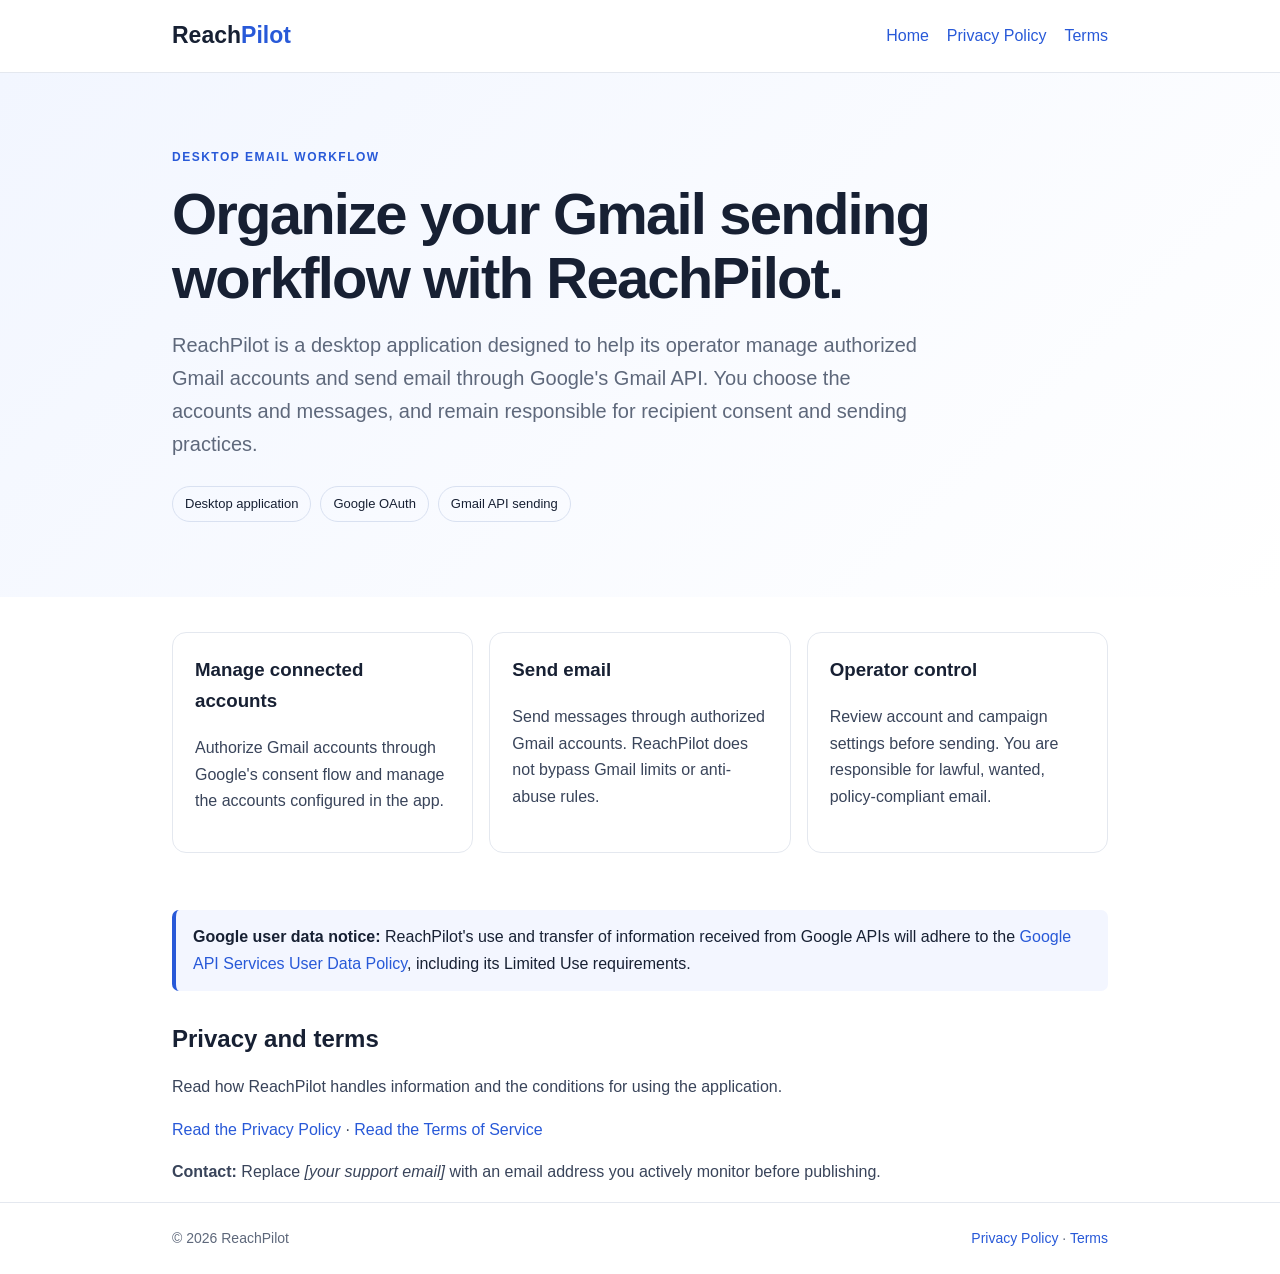
==== index.html @ 71a99c46 "Add files via upload" ====
<!doctype html><html lang="en"><head><meta charset="utf-8"><meta name="viewport" content="width=device-width,initial-scale=1"><title>ReachPilot — Gmail sending workflow</title><meta name="description" content="ReachPilot helps its operator manage authorized Gmail accounts and send email through Google's Gmail API."><link rel="stylesheet" href="style.css"></head><body><header class="top"><div class="wrap nav"><a class="brand" href="index.html">Reach<span>Pilot</span></a><nav><a href="index.html">Home</a><a href="privacy.html">Privacy Policy</a><a href="terms.html">Terms</a></nav></div></header><section class="hero"><div class="wrap"><div class="eyebrow">Desktop email workflow</div><h1>Organize your Gmail sending workflow with ReachPilot.</h1><p class="lead">ReachPilot is a desktop application designed to help its operator manage authorized Gmail accounts and send email through Google's Gmail API. You choose the accounts and messages, and remain responsible for recipient consent and sending practices.</p><div class="pills"><span class="pill">Desktop application</span><span class="pill">Google OAuth</span><span class="pill">Gmail API sending</span></div></div></section><div class="wrap"><section class="grid"><article class="card"><h3>Manage connected accounts</h3><p>Authorize Gmail accounts through Google's consent flow and manage the accounts configured in the app.</p></article><article class="card"><h3>Send email</h3><p>Send messages through authorized Gmail accounts. ReachPilot does not bypass Gmail limits or anti-abuse rules.</p></article><article class="card"><h3>Operator control</h3><p>Review account and campaign settings before sending. You are responsible for lawful, wanted, policy-compliant email.</p></article></section><div class="notice"><strong>Google user data notice:</strong> ReachPilot's use and transfer of information received from Google APIs will adhere to the <a href="https://developers.google.com/terms/api-services-user-data-policy">Google API Services User Data Policy</a>, including its Limited Use requirements.</div><h2>Privacy and terms</h2><p>Read how ReachPilot handles information and the conditions for using the application.</p><p><a href="privacy.html">Read the Privacy Policy</a> · <a href="terms.html">Read the Terms of Service</a></p><p><strong>Contact:</strong> Replace <em>[your support email]</em> with an email address you actively monitor before publishing.</p></div><footer><div class="wrap foot"><span>© 2026 ReachPilot</span><span><a href="privacy.html">Privacy Policy</a> · <a href="terms.html">Terms</a></span></div></footer></body></html>
---- style.css ----
*{box-sizing:border-box}body{margin:0;font-family:Segoe UI,Arial,sans-serif;color:#172033;line-height:1.65}a{color:#2859d8;text-decoration:none}a:hover{text-decoration:underline}.wrap{max-width:980px;margin:auto;padding:0 22px}.top{border-bottom:1px solid #e4e8ef}.nav{min-height:72px;display:flex;align-items:center;justify-content:space-between;gap:18px;flex-wrap:wrap}.brand{font-weight:800;font-size:23px;color:#172033}.brand span,.eyebrow{color:#2859d8}nav{display:flex;gap:18px;flex-wrap:wrap}.hero{padding:75px 0;background:linear-gradient(135deg,#f2f6ff,#fff)}.eyebrow{font-size:12px;font-weight:800;letter-spacing:1.5px;text-transform:uppercase}h1{font-size:clamp(36px,6vw,58px);line-height:1.1;letter-spacing:-1.8px;margin:14px 0 20px}h2{margin-top:32px;line-height:1.3}.lead{font-size:20px;color:#5e687b;max-width:760px}.pills{display:flex;gap:9px;flex-wrap:wrap;margin-top:25px}.pill{border:1px solid #d9e1f1;border-radius:30px;padding:6px 12px;font-size:13px}.grid{display:grid;grid-template-columns:repeat(auto-fit,minmax(220px,1fr));gap:16px;padding:35px 0}.card{border:1px solid #e4e8ef;border-radius:14px;padding:22px}.card h3{margin-top:0}.card p,p,li{color:#39445a}.notice{background:#f3f6ff;border-left:4px solid #2859d8;padding:14px 17px;border-radius:7px;margin:22px 0}main{max-width:820px;padding-top:38px;padding-bottom:60px}main h1{font-size:42px}footer{border-top:1px solid #e4e8ef;padding:24px 0;color:#5e687b;font-size:14px}.foot{display:flex;justify-content:space-between;gap:15px;flex-wrap:wrap}code{overflow-wrap:anywhere}@media(max-width:600px){.hero{padding:48px 0}.nav{padding:16px 0}}
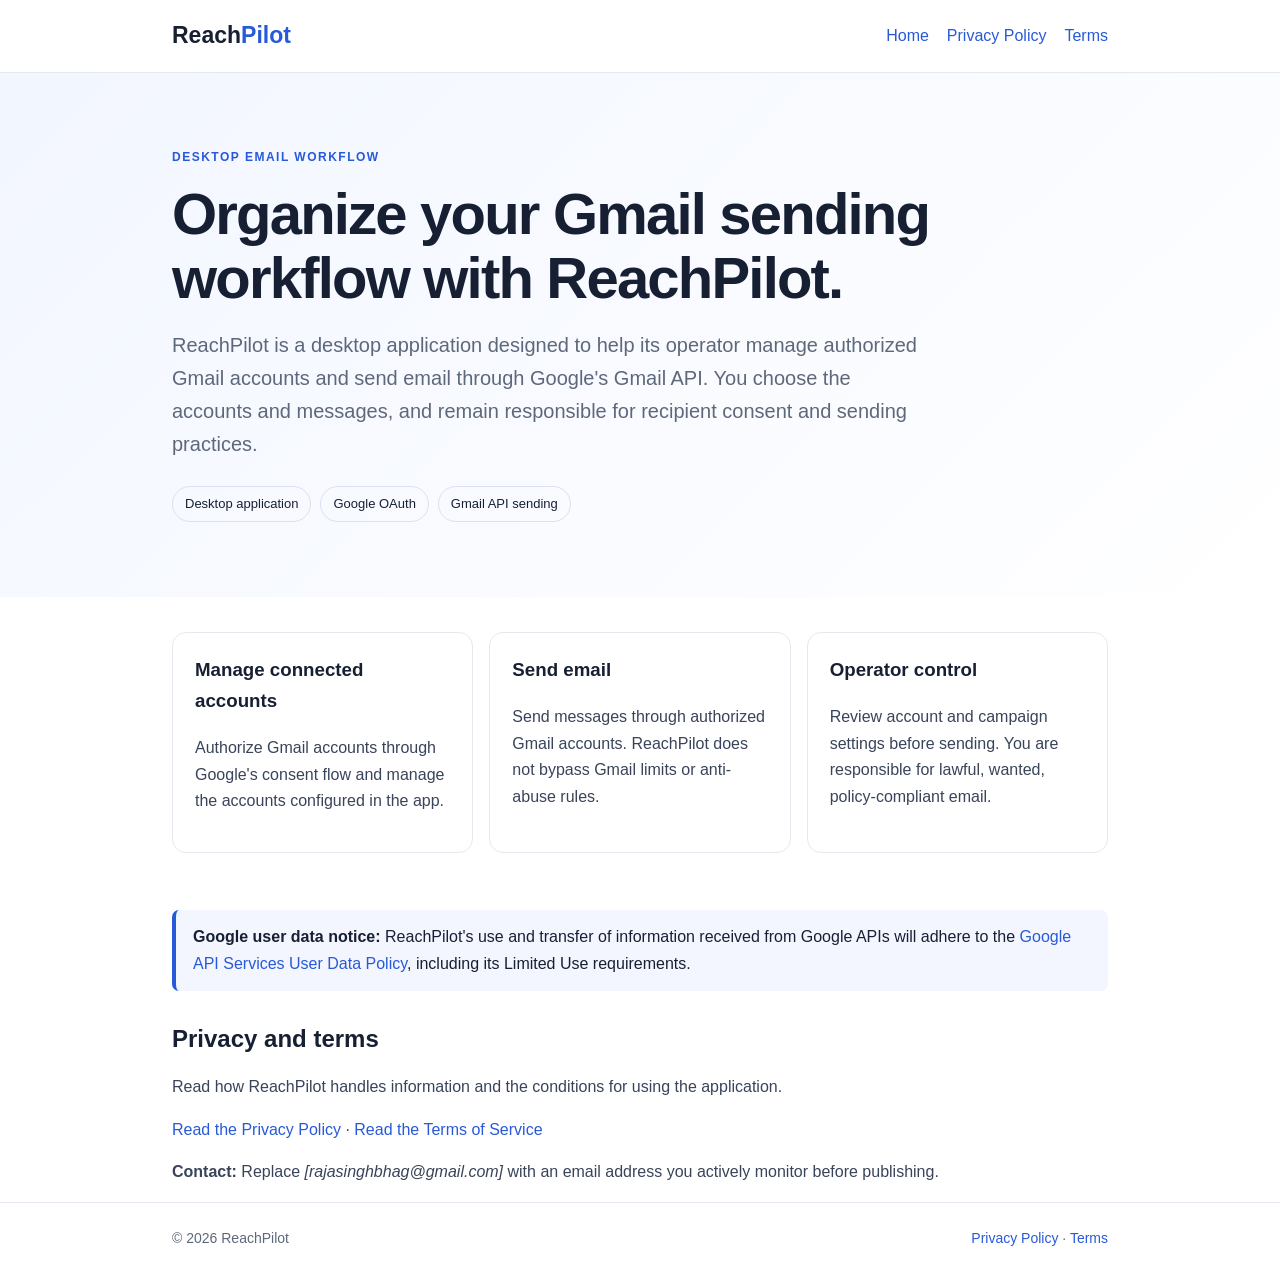
==== commit ea57ea65: "Update index.html" ====
--- a/index.html
+++ b/index.html
@@ -1 +1 @@
-<!doctype html><html lang="en"><head><meta charset="utf-8"><meta name="viewport" content="width=device-width,initial-scale=1"><title>ReachPilot — Gmail sending workflow</title><meta name="description" content="ReachPilot helps its operator manage authorized Gmail accounts and send email through Google's Gmail API."><link rel="stylesheet" href="style.css"></head><body><header class="top"><div class="wrap nav"><a class="brand" href="index.html">Reach<span>Pilot</span></a><nav><a href="index.html">Home</a><a href="privacy.html">Privacy Policy</a><a href="terms.html">Terms</a></nav></div></header><section class="hero"><div class="wrap"><div class="eyebrow">Desktop email workflow</div><h1>Organize your Gmail sending workflow with ReachPilot.</h1><p class="lead">ReachPilot is a desktop application designed to help its operator manage authorized Gmail accounts and send email through Google's Gmail API. You choose the accounts and messages, and remain responsible for recipient consent and sending practices.</p><div class="pills"><span class="pill">Desktop application</span><span class="pill">Google OAuth</span><span class="pill">Gmail API sending</span></div></div></section><div class="wrap"><section class="grid"><article class="card"><h3>Manage connected accounts</h3><p>Authorize Gmail accounts through Google's consent flow and manage the accounts configured in the app.</p></article><article class="card"><h3>Send email</h3><p>Send messages through authorized Gmail accounts. ReachPilot does not bypass Gmail limits or anti-abuse rules.</p></article><article class="card"><h3>Operator control</h3><p>Review account and campaign settings before sending. You are responsible for lawful, wanted, policy-compliant email.</p></article></section><div class="notice"><strong>Google user data notice:</strong> ReachPilot's use and transfer of information received from Google APIs will adhere to the <a href="https://developers.google.com/terms/api-services-user-data-policy">Google API Services User Data Policy</a>, including its Limited Use requirements.</div><h2>Privacy and terms</h2><p>Read how ReachPilot handles information and the conditions for using the application.</p><p><a href="privacy.html">Read the Privacy Policy</a> · <a href="terms.html">Read the Terms of Service</a></p><p><strong>Contact:</strong> Replace <em>[your support email]</em> with an email address you actively monitor before publishing.</p></div><footer><div class="wrap foot"><span>© 2026 ReachPilot</span><span><a href="privacy.html">Privacy Policy</a> · <a href="terms.html">Terms</a></span></div></footer></body></html>+<!doctype html><html lang="en"><head><meta charset="utf-8"><meta name="viewport" content="width=device-width,initial-scale=1"><title>ReachPilot — Gmail sending workflow</title><meta name="description" content="ReachPilot helps its operator manage authorized Gmail accounts and send email through Google's Gmail API."><link rel="stylesheet" href="style.css"></head><body><header class="top"><div class="wrap nav"><a class="brand" href="index.html">Reach<span>Pilot</span></a><nav><a href="index.html">Home</a><a href="privacy.html">Privacy Policy</a><a href="terms.html">Terms</a></nav></div></header><section class="hero"><div class="wrap"><div class="eyebrow">Desktop email workflow</div><h1>Organize your Gmail sending workflow with ReachPilot.</h1><p class="lead">ReachPilot is a desktop application designed to help its operator manage authorized Gmail accounts and send email through Google's Gmail API. You choose the accounts and messages, and remain responsible for recipient consent and sending practices.</p><div class="pills"><span class="pill">Desktop application</span><span class="pill">Google OAuth</span><span class="pill">Gmail API sending</span></div></div></section><div class="wrap"><section class="grid"><article class="card"><h3>Manage connected accounts</h3><p>Authorize Gmail accounts through Google's consent flow and manage the accounts configured in the app.</p></article><article class="card"><h3>Send email</h3><p>Send messages through authorized Gmail accounts. ReachPilot does not bypass Gmail limits or anti-abuse rules.</p></article><article class="card"><h3>Operator control</h3><p>Review account and campaign settings before sending. You are responsible for lawful, wanted, policy-compliant email.</p></article></section><div class="notice"><strong>Google user data notice:</strong> ReachPilot's use and transfer of information received from Google APIs will adhere to the <a href="https://developers.google.com/terms/api-services-user-data-policy">Google API Services User Data Policy</a>, including its Limited Use requirements.</div><h2>Privacy and terms</h2><p>Read how ReachPilot handles information and the conditions for using the application.</p><p><a href="privacy.html">Read the Privacy Policy</a> · <a href="terms.html">Read the Terms of Service</a></p><p><strong>Contact:</strong> Replace <em>[rajasinghbhag@gmail.com]</em> with an email address you actively monitor before publishing.</p></div><footer><div class="wrap foot"><span>© 2026 ReachPilot</span><span><a href="privacy.html">Privacy Policy</a> · <a href="terms.html">Terms</a></span></div></footer></body></html>
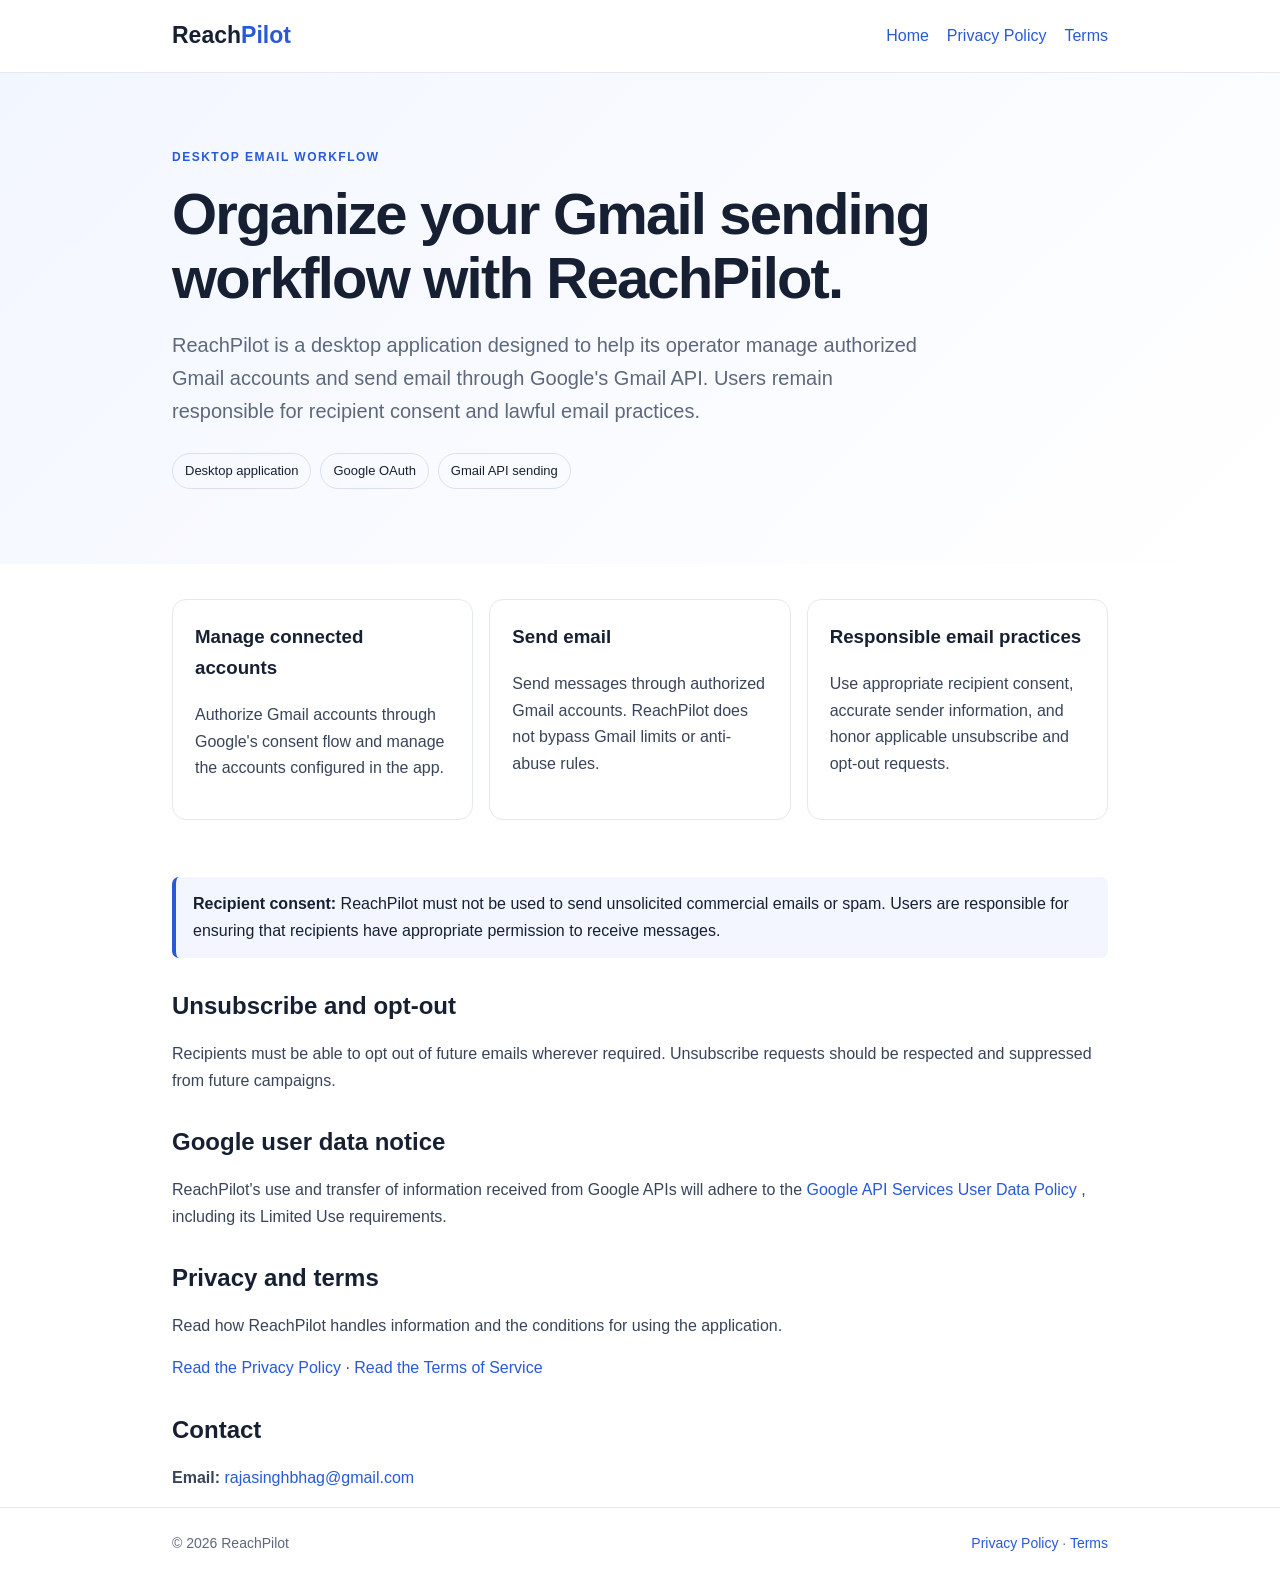
==== commit e174f970: "Revise index.html for clarity and compliance Updated the description and added sections on responsib" ====
--- a/index.html
+++ b/index.html
@@ -1 +1,136 @@
-<!doctype html><html lang="en"><head><meta charset="utf-8"><meta name="viewport" content="width=device-width,initial-scale=1"><title>ReachPilot — Gmail sending workflow</title><meta name="description" content="ReachPilot helps its operator manage authorized Gmail accounts and send email through Google's Gmail API."><link rel="stylesheet" href="style.css"></head><body><header class="top"><div class="wrap nav"><a class="brand" href="index.html">Reach<span>Pilot</span></a><nav><a href="index.html">Home</a><a href="privacy.html">Privacy Policy</a><a href="terms.html">Terms</a></nav></div></header><section class="hero"><div class="wrap"><div class="eyebrow">Desktop email workflow</div><h1>Organize your Gmail sending workflow with ReachPilot.</h1><p class="lead">ReachPilot is a desktop application designed to help its operator manage authorized Gmail accounts and send email through Google's Gmail API. You choose the accounts and messages, and remain responsible for recipient consent and sending practices.</p><div class="pills"><span class="pill">Desktop application</span><span class="pill">Google OAuth</span><span class="pill">Gmail API sending</span></div></div></section><div class="wrap"><section class="grid"><article class="card"><h3>Manage connected accounts</h3><p>Authorize Gmail accounts through Google's consent flow and manage the accounts configured in the app.</p></article><article class="card"><h3>Send email</h3><p>Send messages through authorized Gmail accounts. ReachPilot does not bypass Gmail limits or anti-abuse rules.</p></article><article class="card"><h3>Operator control</h3><p>Review account and campaign settings before sending. You are responsible for lawful, wanted, policy-compliant email.</p></article></section><div class="notice"><strong>Google user data notice:</strong> ReachPilot's use and transfer of information received from Google APIs will adhere to the <a href="https://developers.google.com/terms/api-services-user-data-policy">Google API Services User Data Policy</a>, including its Limited Use requirements.</div><h2>Privacy and terms</h2><p>Read how ReachPilot handles information and the conditions for using the application.</p><p><a href="privacy.html">Read the Privacy Policy</a> · <a href="terms.html">Read the Terms of Service</a></p><p><strong>Contact:</strong> Replace <em>[rajasinghbhag@gmail.com]</em> with an email address you actively monitor before publishing.</p></div><footer><div class="wrap foot"><span>© 2026 ReachPilot</span><span><a href="privacy.html">Privacy Policy</a> · <a href="terms.html">Terms</a></span></div></footer></body></html>
+<!doctype html>
+<html lang="en">
+<head>
+<meta charset="utf-8">
+<meta name="viewport" content="width=device-width,initial-scale=1">
+<title>ReachPilot — Gmail sending workflow</title>
+<meta name="description" content="ReachPilot helps users manage authorized Gmail accounts and send email through Google's Gmail API with responsible email practices.">
+<link rel="stylesheet" href="style.css">
+</head>
+
+<body>
+
+<header class="top">
+<div class="wrap nav">
+<a class="brand" href="index.html">Reach<span>Pilot</span></a>
+<nav>
+<a href="index.html">Home</a>
+<a href="privacy.html">Privacy Policy</a>
+<a href="terms.html">Terms</a>
+</nav>
+</div>
+</header>
+
+<section class="hero">
+<div class="wrap">
+<div class="eyebrow">Desktop email workflow</div>
+
+<h1>Organize your Gmail sending workflow with ReachPilot.</h1>
+
+<p class="lead">
+ReachPilot is a desktop application designed to help its operator
+manage authorized Gmail accounts and send email through Google's
+Gmail API. Users remain responsible for recipient consent and
+lawful email practices.
+</p>
+
+<div class="pills">
+<span class="pill">Desktop application</span>
+<span class="pill">Google OAuth</span>
+<span class="pill">Gmail API sending</span>
+</div>
+</div>
+</section>
+
+<div class="wrap">
+
+<section class="grid">
+
+<article class="card">
+<h3>Manage connected accounts</h3>
+<p>
+Authorize Gmail accounts through Google's consent flow and
+manage the accounts configured in the app.
+</p>
+</article>
+
+<article class="card">
+<h3>Send email</h3>
+<p>
+Send messages through authorized Gmail accounts.
+ReachPilot does not bypass Gmail limits or anti-abuse rules.
+</p>
+</article>
+
+<article class="card">
+<h3>Responsible email practices</h3>
+<p>
+Use appropriate recipient consent, accurate sender information,
+and honor applicable unsubscribe and opt-out requests.
+</p>
+</article>
+
+</section>
+
+<div class="notice">
+<strong>Recipient consent:</strong>
+ReachPilot must not be used to send unsolicited commercial
+emails or spam. Users are responsible for ensuring that
+recipients have appropriate permission to receive messages.
+</div>
+
+<h2>Unsubscribe and opt-out</h2>
+
+<p>
+Recipients must be able to opt out of future emails wherever
+required. Unsubscribe requests should be respected and
+suppressed from future campaigns.
+</p>
+
+<h2>Google user data notice</h2>
+
+<p>
+ReachPilot's use and transfer of information received from
+Google APIs will adhere to the
+<a href="https://developers.google.com/terms/api-services-user-data-policy">
+Google API Services User Data Policy
+</a>, including its Limited Use requirements.
+</p>
+
+<h2>Privacy and terms</h2>
+
+<p>
+Read how ReachPilot handles information and the conditions
+for using the application.
+</p>
+
+<p>
+<a href="privacy.html">Read the Privacy Policy</a>
+·
+<a href="terms.html">Read the Terms of Service</a>
+</p>
+
+<h2>Contact</h2>
+
+<p>
+<strong>Email:</strong>
+<a href="mailto:rajasinghbhag@gmail.com">
+rajasinghbhag@gmail.com
+</a>
+</p>
+
+</div>
+
+<footer>
+<div class="wrap foot">
+<span>© 2026 ReachPilot</span>
+<span>
+<a href="privacy.html">Privacy Policy</a>
+·
+<a href="terms.html">Terms</a>
+</span>
+</div>
+</footer>
+
+</body>
+</html>
